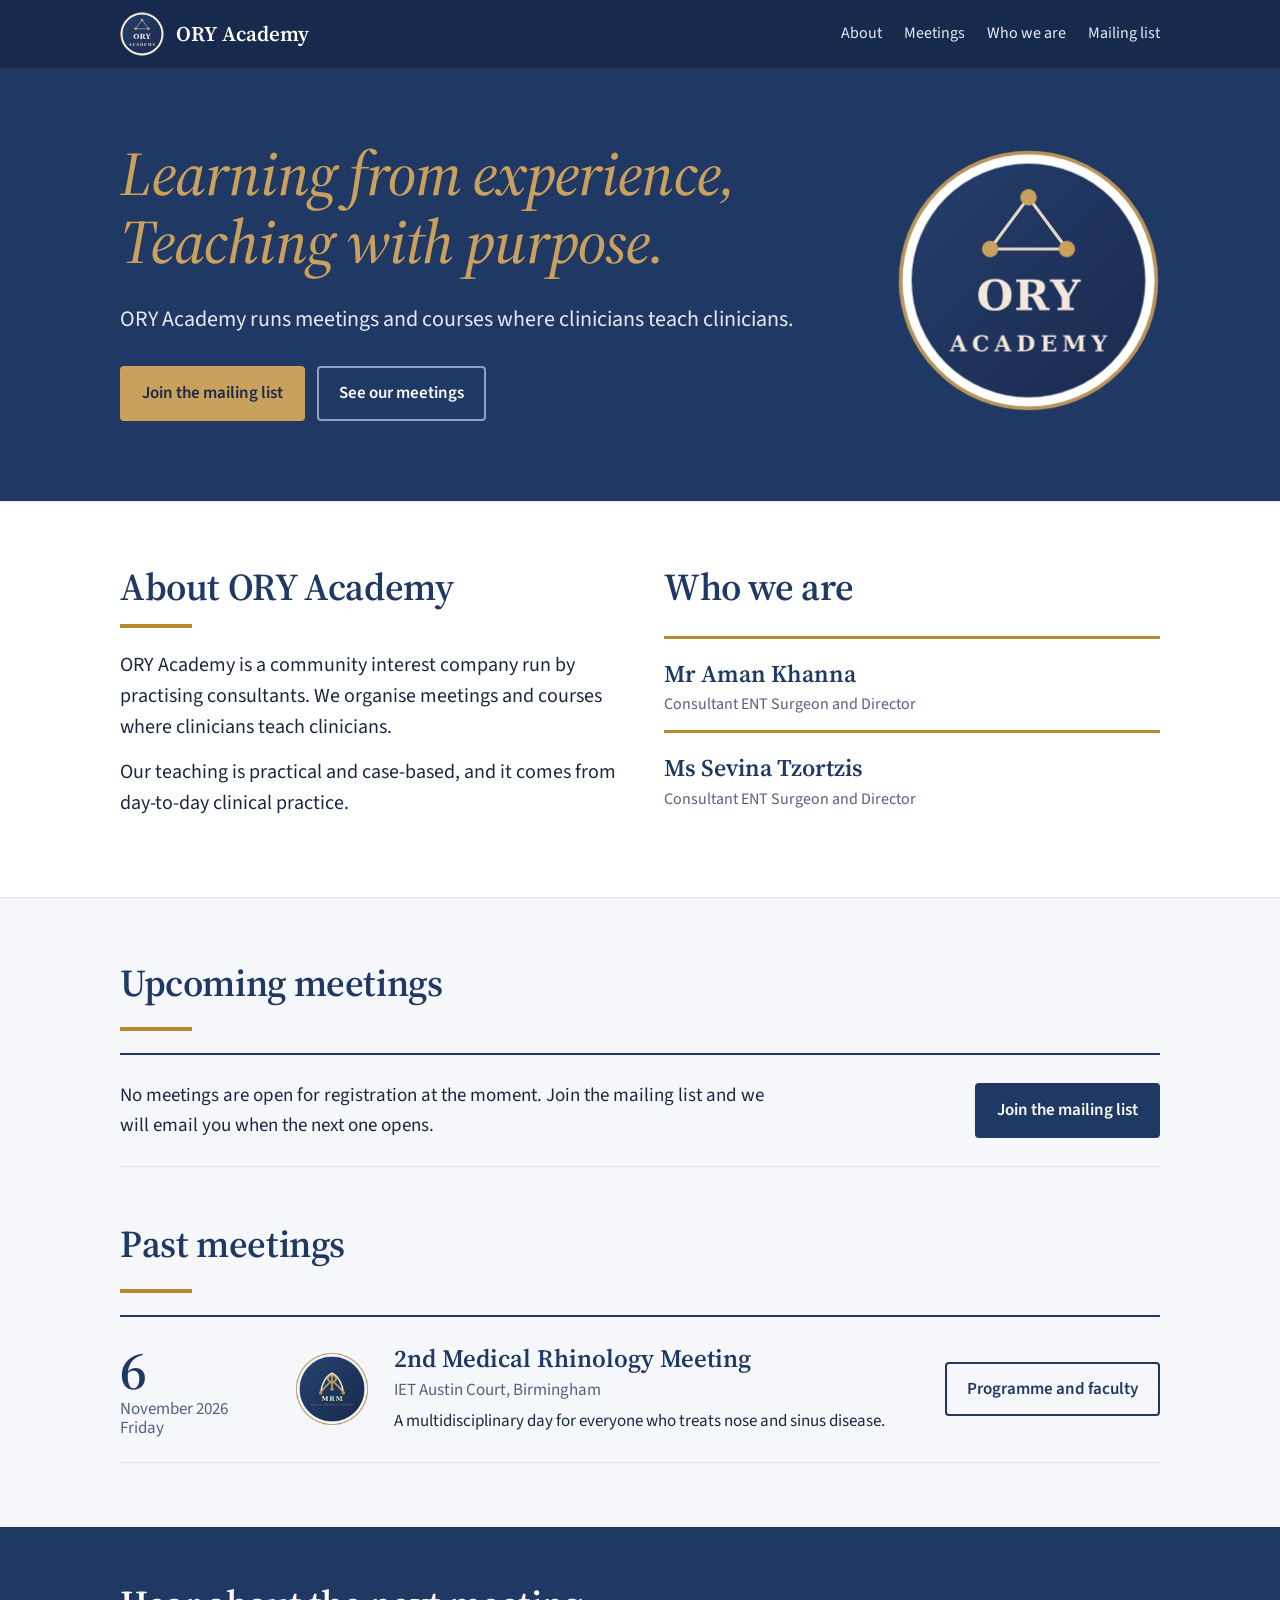
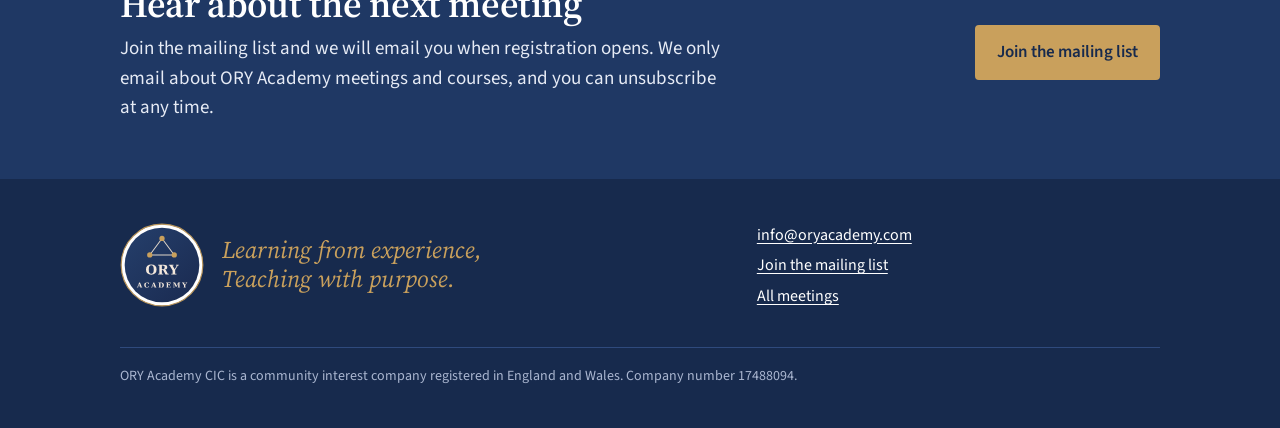
==== index.html @ 41e0a739 "Slow the homepage logo animation by about 45 per cent Co-Authored-By: Claude Sonnet 5.5 <noreply@ant" ====
<!doctype html>
<html lang="en-GB">
<head>
<meta charset="utf-8">
<meta name="viewport" content="width=device-width,initial-scale=1">
<title>ORY Academy | Meetings and courses for clinicians</title>
<meta name="description" content="ORY Academy CIC organises meetings and courses where clinicians teach clinicians, including the Medical Rhinology Meeting in Birmingham.">
<meta property="og:title" content="ORY Academy">
<meta property="og:description" content="Learning from experience, Teaching with purpose. Meetings and courses for clinicians.">
<meta property="og:image" content="https://oryacademy.com/ory-logo.png">
<meta property="og:url" content="https://oryacademy.com/">
<link rel="icon" type="image/svg+xml" href="/ory-logo.svg">
<link rel="alternate icon" type="image/png" href="/ory-logo.png">
<link rel="preconnect" href="https://fonts.googleapis.com">
<link rel="preconnect" href="https://fonts.gstatic.com" crossorigin>
<link href="https://fonts.googleapis.com/css2?family=Source+Sans+3:wght@400;600&family=Source+Serif+4:ital,opsz,wght@0,8..60,600;1,8..60,500&display=swap" rel="stylesheet">
<link rel="stylesheet" href="/site.css?v=88f941f0">
</head>
<body>
<a class="skip" href="#meetings">Skip to meetings</a>
<div class="top"><div class="in">
  <a class="brand" href="/"><img src="/ory-logo.svg" alt="" width="44" height="44">ORY Academy</a>
  <nav class="nav" aria-label="Main"><a href="#about">About</a><a href="#meetings">Meetings</a><a href="#people">Who we are</a><a href="/join/">Mailing list</a></nav>
</div></div>

<header class="hero on-navy"><div class="in">
  <div>
    <h1 class="mission" aria-label="ORY Academy. Learning from experience, Teaching with purpose."><span>Learning from experience,</span><span>Teaching with purpose.</span></h1>
    <p class="lede">ORY Academy runs meetings and courses where clinicians teach clinicians.</p>
    <div class="btns"><a class="btn gold" href="/join/">Join the mailing list</a><a class="btn alt" href="#meetings">See our meetings</a></div>
  </div>
  <svg class="motif" viewBox="24 24 1152 1152" role="img" aria-label="ORY Academy logo"><defs><linearGradient id="orybgh" x1="0" y1="0" x2="1" y2="1"><stop offset="0" stop-color="#253f6b"/><stop offset="1" stop-color="#1a2a50"/></linearGradient></defs><circle class="ringbg" cx="600" cy="600" r="560" fill="#ffffff"/>
<circle class="ring" cx="600" cy="600" r="560" fill="none" stroke="#b8945a" stroke-width="16"/>
<circle class="disc" cx="600" cy="600" r="512" fill="url(#orybgh)"/>
<g class="tri" stroke="#e0d6c8" stroke-width="14" stroke-linecap="round"><line class="edge base" x1="432" y1="462" x2="768" y2="462"/><line class="edge rleg" x1="768" y1="462" x2="600" y2="236"/><line class="edge lleg" x1="432" y1="462" x2="600" y2="236"/></g>
<g class="apex"><circle class="node n1" cx="600" cy="236" r="36" fill="#c9a05c"/></g>
<circle class="node n2" cx="432" cy="462" r="36" fill="#c9a05c"/>
<circle class="node n3" cx="768" cy="462" r="36" fill="#c9a05c"/>
<path class="wm1" fill="#f4e8dc" d="M453.00439453125 721.689453125Q470.2578125 721.689453125 478.65869140625 707.14599609375Q487.0595703125 692.6025390625 487.0595703125 662.70263671875Q487.0595703125 632.71240234375 478.65869140625 618.1689453125Q470.2578125 603.62548828125 453.00439453125 603.62548828125Q435.84130859375 603.62548828125 427.395263671875 618.304443359375Q418.94921875 632.9833984375 418.94921875 662.70263671875Q418.94921875 692.33154296875 427.395263671875 707.010498046875Q435.84130859375 721.689453125 453.00439453125 721.689453125ZM453.00439453125 732.61962890625Q418.94921875 732.61962890625 399.6181640625 714.01123046875Q380.287109375 695.40283203125 380.287109375 662.70263671875Q380.287109375 630.00244140625 399.663330078125 611.348876953125Q419.03955078125 592.6953125 453.00439453125 592.6953125Q487.0595703125 592.6953125 506.390625 611.3037109375Q525.7216796875 629.912109375 525.7216796875 662.70263671875Q525.7216796875 695.40283203125 506.345458984375 714.01123046875Q486.96923828125 732.61962890625 453.00439453125 732.61962890625ZM635.86181640625 664.14794921875Q643.9013671875 665.322265625 649.41162109375 669.4775390625Q654.921875 673.6328125 658.98681640625 681.49169921875L678.67919921875 719.06982421875H692.5V730.0H648.14697265625L626.64794921875 689.26025390625Q620.4150390625 676.61376953125 616.033935546875 673.135986328125Q611.65283203125 669.658203125 603.88427734375 669.658203125H598.3740234375V719.06982421875H615.7177734375V730.0H546.3427734375V719.06982421875H563.59619140625V606.064453125H546.3427734375V595.13427734375H623.3056640625Q646.7919921875 595.13427734375 659.573974609375 604.573974609375Q672.35595703125 614.013671875 672.35595703125 631.357421875Q672.35595703125 645.44921875 663.277587890625 653.624267578125Q654.19921875 661.79931640625 635.86181640625 664.14794921875ZM598.3740234375 658.818359375H610.20751953125Q622.85400390625 658.818359375 629.674072265625 651.953125Q636.494140625 645.087890625 636.494140625 632.35107421875Q636.494140625 619.6142578125 629.674072265625 612.83935546875Q622.85400390625 606.064453125 610.20751953125 606.064453125H598.3740234375ZM727.212890625 730.0V719.06982421875H745.36962890625V674.1748046875L705.26220703125 606.064453125H693.7900390625V595.13427734375H758.4677734375V606.064453125H743.47265625L773.82421875 657.46337890625L803.9951171875 606.064453125H790.53564453125V595.13427734375H829.19775390625V606.064453125H817.7255859375L780.328125 669.4775390625V719.06982421875H798.48486328125V730.0Z"/>
<path class="wm2" fill="#f4e8dc" d="M254.953125 910.0V904.328125H260.671875L287.015625 840.015625H298.21875L324.609375 904.328125H331.265625V910.0H298.5V904.328125H305.34375L299.578125 890.03125H273.28125L267.421875 904.328125H275.765625V910.0ZM275.578125 884.359375H297.28125L286.5 857.59375ZM423.71875 890.03125Q420.953125 900.859375 413.78125 906.109375Q406.609375 911.359375 394.515625 911.359375Q376.796875 911.359375 366.5078125 901.5859375Q356.21875 891.8125 356.21875 875.078125Q356.21875 858.296875 366.5078125 848.5234375Q376.796875 838.75 394.515625 838.75Q400.75 838.75 407.5 840.25Q414.25 841.75 421.796875 844.796875V862.0H415.84375Q414.015625 853.1875 409.1875 848.8046875Q404.359375 844.421875 396.4375 844.421875Q386.21875 844.421875 381.25 851.9453125Q376.28125 859.46875 376.28125 875.078125Q376.28125 890.6875 381.25 898.1875Q386.21875 905.6875 396.53125 905.6875Q403.515625 905.6875 407.9453125 901.796875Q412.375 897.90625 414.390625 890.03125ZM449.84375 910.0V904.328125H455.5625L481.90625 840.015625H493.109375L519.5 904.328125H526.15625V910.0H493.390625V904.328125H500.234375L494.46875 890.03125H468.171875L462.3125 904.328125H470.65625V910.0ZM470.46875 884.359375H492.171875L481.390625 857.59375ZM578.578125 904.328125H585.09375Q596.0625 904.328125 601.1484375 897.296875Q606.234375 890.265625 606.234375 874.9375Q606.234375 859.703125 601.171875 852.6953125Q596.109375 845.6875 585.09375 845.6875H578.578125ZM551.578125 910.0V904.328125H560.53125V845.6875H551.578125V840.015625H587.484375Q606.328125 840.015625 616.3125 849.015625Q626.296875 858.015625 626.296875 874.9375Q626.296875 891.953125 616.2890625 900.9765625Q606.28125 910.0 587.484375 910.0ZM656.828125 910.0V904.328125H665.78125V845.6875H656.828125V840.015625H719.734375V856.515625H713.265625V846.4375H683.828125V868.890625H702.15625V859.984375H708.578125V884.171875H702.15625V875.265625H683.828125V903.578125H714.15625V893.5H720.578125V910.0ZM751.53125 910.0V904.328125H760.4375V845.6875H751.53125V840.015625H780.40625L800.375 884.921875L820.4375 840.015625H849.265625V845.6875H840.3125V904.328125H849.265625V910.0H813.265625V904.328125H822.171875V850.9375L800.46875 899.734375H788.609375L767.0 850.9375V904.328125H775.90625V910.0ZM892.265625 910.0V904.328125H901.6875V881.03125L880.875 845.6875H874.921875V840.015625H908.484375V845.6875H900.703125L916.453125 872.359375L932.109375 845.6875H925.125V840.015625H945.1875V845.6875H939.234375L919.828125 878.59375V904.328125H929.25V910.0Z"/></svg>
</div></header>

<section class="band white" id="about"><div class="in two">
  <div class="prose">
    <h2>About ORY Academy</h2>
    <hr class="rule">
    <p>ORY Academy is a community interest company run by practising consultants. We organise meetings and courses where clinicians teach clinicians.</p><p>Our teaching is practical and case-based, and it comes from day-to-day clinical practice.</p>
  </div>
  <div id="people">
    <h2 style="margin-bottom:26px">Who we are</h2>
    <div class="people directors"><div class="person"><div class="pn">Mr Aman Khanna</div><div class="pr">Consultant ENT Surgeon and Director</div></div><div class="person"><div class="pn">Ms Sevina Tzortzis</div><div class="pr">Consultant ENT Surgeon and Director</div></div></div>
  </div>
</div></section>

<section class="band" id="meetings"><div class="in">
  <h2>Upcoming meetings</h2>
  <hr class="rule">
  <div class="empty"><p>No meetings are open for registration at the moment. Join the mailing list and we will email you when the next one opens.</p><a class="btn" href="/join/">Join the mailing list</a></div>
  <h2 style="margin-top:56px">Past meetings</h2>
  <hr class="rule">
  <ul class="meetings">
  <li class="meeting">
    <div class="when"><span class="d">6</span><span class="m">November 2026<br>Friday</span></div>
    <img src="/mrm-logo.png" alt="" width="76" height="76">
    <div><h3><a href="/mrm2/">2nd Medical Rhinology Meeting</a></h3><p class="where">IET Austin Court, Birmingham</p><p class="sum">A multidisciplinary day for everyone who treats nose and sinus disease.</p></div>
    <div class="btns"><a class="btn alt" href="/mrm2/">Programme and faculty</a></div>
  </li>
  </ul>

</div></section>

<section class="invite on-navy"><div class="in">
  <div>
    <h2>Hear about the next meeting</h2>
    <p>Join the mailing list and we will email you when registration opens. We only email about ORY Academy meetings and courses, and you can unsubscribe at any time.</p>
  </div>
  <a class="btn gold" href="/join/">Join the mailing list</a>
</div></section>

<footer class="foot"><div class="in">
  <div class="sig">
    <img src="/ory-logo.svg" alt="ORY Academy logo" width="84" height="84">
    <p class="line"><span>Learning from experience,</span><span>Teaching with purpose.</span></p>
  </div>
  <ul><li><a href="mailto:info@oryacademy.com">info@oryacademy.com</a></li><li><a href="/join/">Join the mailing list</a></li><li><a href="/">All meetings</a></li></ul>
  <p class="legal">ORY Academy CIC is a community interest company registered in England and Wales. Company number 17488094.</p>
</div></footer>
</body>
</html>
---- site.css ----
/* ORY Academy house style. Navy #1F3864; gold on navy #C9A05C; gold text on light #9A7425; gold rules #B58A2E. */
:root {
  --navy:#1F3864; --navy-deep:#172a4d; --ink:#1b2740; --muted:#566080; --line:#dfe3ec; --paper:#f6f7fa; --white:#fff;
  --gold:#C9A05C; --gold-text:#9A7425; --gold-rule:#B58A2E; --cream:#f4e8dc;
  --serif:"Source Serif 4", Georgia, "Times New Roman", serif;
  --sans:"Source Sans 3", "Segoe UI", Arial, Helvetica, sans-serif;
}
* { box-sizing:border-box; }
html { scroll-behavior:smooth; -webkit-text-size-adjust:100%; }
body { overflow-x:hidden; overflow-wrap:break-word; margin:0; font-family:var(--sans); font-size:18px; line-height:1.55; color:var(--ink); background:var(--paper); }
img, svg { max-width:100%; }
a { color:var(--navy); text-underline-offset:3px; }
a:focus-visible, .btn:focus-visible { outline:3px solid var(--gold); outline-offset:3px; border-radius:3px; }
h1, h2, h3 { font-family:var(--serif); color:var(--navy); line-height:1.15; margin:0; font-weight:600; }
h2 { font-size:clamp(28px, 4vw, 38px); letter-spacing:-0.01em; }
p { margin:0 0 14px; }
.in { max-width:1080px; margin:0 auto; padding-left:20px; padding-right:20px; }
.skip { position:absolute; left:-999px; }
.skip:focus { left:12px; top:12px; background:#fff; padding:8px 12px; z-index:10; }

/* Top bar */
.top { background:var(--navy-deep); }
.top .in { display:flex; align-items:center; justify-content:space-between; gap:16px; padding-top:12px; padding-bottom:12px; }
.brand { display:flex; align-items:center; gap:12px; text-decoration:none; color:#fff; font-family:var(--serif); font-weight:600; font-size:21px; }
.brand img { width:44px; height:44px; display:block; }
.nav { display:flex; flex-wrap:wrap; gap:4px 22px; }
.nav a { color:#e6ebf5; text-decoration:none; font-size:16px; padding:6px 0; border-bottom:2px solid transparent; }
.nav a:hover { border-bottom-color:var(--gold); color:#fff; }

/* Buttons */
.btns { display:flex; flex-wrap:wrap; gap:12px; }
.btn { display:inline-block; font-family:var(--sans); font-weight:600; font-size:17px; text-decoration:none; padding:12px 20px; border-radius:4px; border:2px solid var(--navy); background:var(--navy); color:#fff; }
.btn:hover { background:var(--navy-deep); border-color:var(--navy-deep); }
.btn.alt { background:transparent; color:var(--navy); }
.btn.alt:hover { background:#e9edf5; }
.btn.gold { background:var(--gold); border-color:var(--gold); color:var(--navy-deep); }
.btn.gold:hover { background:#d8b478; border-color:#d8b478; }
.on-navy .btn.alt { color:#fff; border-color:#8fa0c2; }
.on-navy .btn.alt:hover { background:rgba(255,255,255,.08); border-color:#fff; }

/* Home hero: the mission line is the headline, the logo's triangle is the picture */
.hero { background:var(--navy); color:#fff; overflow:hidden; }
.hero .in { display:grid; grid-template-columns:minmax(0,1.7fr) minmax(0,.6fr); gap:32px; align-items:center; padding-top:72px; padding-bottom:80px; }
.mission { font-family:var(--serif); font-style:italic; font-weight:500; color:var(--gold); font-size:clamp(30px, 5.1vw, 62px); line-height:1.1; letter-spacing:-0.015em; margin:0 0 26px; }
.mission span { display:block; white-space:nowrap; }
.hero .lede { font-size:clamp(19px, 2.2vw, 22px); color:#e6ebf5; max-width:34em; margin:0 0 30px; }
.motif { width:100%; max-width:320px; justify-self:center; display:block; }
.motif { --ease:cubic-bezier(.22,1,.36,1); }
.motif .disc, .motif .ringbg { transform-box:fill-box; transform-origin:center; animation:settle .65s var(--ease) both; }
.motif .ring { stroke-dasharray:3519; stroke-dashoffset:3519; transform-box:fill-box; transform-origin:center; transform:rotate(-90deg); animation:ringdraw .8s var(--ease) forwards; }
.motif .node { opacity:0; transform-box:fill-box; transform-origin:center; animation:nodein .46s var(--ease) forwards; }
.motif .node.n2 { animation-delay:.29s; } .motif .node.n3 { animation-delay:.46s; } .motif .node.n1 { animation-delay:.64s; }
.motif .edge { stroke-dasharray:340; stroke-dashoffset:340; animation:linedraw .52s var(--ease) forwards; transition:stroke .43s ease; }
.motif .edge.base { animation-delay:.55s; } .motif .edge.rleg { animation-delay:.7s; } .motif .edge.lleg { animation-delay:.78s; }
.motif .wm1, .motif .wm2 { opacity:0; animation:rise .65s var(--ease) forwards; }
.motif .wm1 { animation-delay:.8s; } .motif .wm2 { animation-delay:.99s; }
.motif .apex { transform-box:fill-box; transform-origin:center; transition:transform .3s var(--ease); }
.motif:hover .apex { transform:scale(1.08); } .motif:hover .edge { stroke:#fff; }
.mission span { opacity:0; animation:risehtml .7s cubic-bezier(.22,1,.36,1) forwards; }
.mission span:nth-child(1) { animation-delay:1.23s; } .mission span:nth-child(2) { animation-delay:1.45s; }
@keyframes settle { from { opacity:0; transform:scale(.97); } to { opacity:1; transform:none; } }
@keyframes ringdraw { to { stroke-dashoffset:0; } }
@keyframes nodein { from { opacity:0; transform:scale(.82); } to { opacity:1; transform:none; } }
@keyframes linedraw { to { stroke-dashoffset:0; } }
@keyframes rise { from { opacity:0; transform:translateY(18px); } to { opacity:1; transform:none; } }
@keyframes risehtml { from { opacity:0; transform:translateY(6px); } to { opacity:1; transform:none; } }
@media (prefers-reduced-motion:reduce) { .motif *, .mission span { animation:none !important; opacity:1 !important; transform:none !important; stroke-dashoffset:0 !important; } .motif .ring { transform:rotate(-90deg) !important; } html { scroll-behavior:auto; } }

/* Sections */
.band { padding:64px 0; }
.band.white { background:var(--white); border-top:1px solid var(--line); border-bottom:1px solid var(--line); }
.band > .in > h2 { margin-bottom:22px; }
.rule { width:72px; height:4px; background:var(--gold-rule); border:0; margin:0 0 22px; }
.prose p { max-width:38em; font-size:20px; }
.two { display:grid; grid-template-columns:minmax(0,1fr) minmax(0,1fr); gap:48px; align-items:start; }

/* Meetings list: date on the left, like a diary */
.meetings { list-style:none; margin:0; padding:0; border-top:2px solid var(--navy); }
.meeting { display:grid; grid-template-columns:150px 76px minmax(0,1fr) auto; gap:24px; align-items:center; padding:24px 0; border-bottom:1px solid var(--line); }
.when { font-family:var(--serif); color:var(--navy); line-height:1.1; }
.when .d { display:block; font-size:54px; font-weight:600; letter-spacing:-0.02em; }
.when .m { display:block; font-size:17px; color:var(--muted); font-family:var(--sans); }
.meeting img { width:76px; height:76px; display:block; }
.meeting h3 { font-size:25px; margin-bottom:4px; }
.meeting h3 a { color:inherit; text-decoration:none; }
.meeting h3 a:hover { text-decoration:underline; }
.meeting .where { color:var(--muted); margin:0 0 4px; font-size:17px; }
.meeting .sum { margin:0; font-size:17px; max-width:34em; }
.empty { border-top:2px solid var(--navy); border-bottom:1px solid var(--line); padding:26px 0; display:flex; flex-wrap:wrap; gap:18px 32px; align-items:center; justify-content:space-between; }
.empty p { margin:0; max-width:34em; font-size:19px; }

/* People */
.people { display:grid; grid-template-columns:repeat(auto-fit,minmax(240px,1fr)); gap:0 32px; }
.person { padding:14px 0; border-top:1px solid var(--line); }
.pn { font-family:var(--serif); font-weight:600; font-size:20px; color:var(--navy); }
.pr { color:var(--muted); font-size:16px; }
.person a { font-size:16px; }
.directors .person { border-top:3px solid var(--gold-rule); padding-top:16px; }
.directors .pn { font-size:24px; }

/* Mailing list invitation */
.invite { background:var(--navy); color:#fff; }
.invite .in { display:flex; flex-wrap:wrap; gap:24px 48px; align-items:center; justify-content:space-between; padding-top:56px; padding-bottom:56px; }
.invite h2 { color:#fff; margin-bottom:8px; }
.invite p { margin:0; color:#e6ebf5; max-width:32em; font-size:19px; }

/* Footer */
.foot { background:var(--navy-deep); color:#cdd5e6; font-size:16px; }
.foot .in { padding-top:44px; padding-bottom:40px; display:grid; grid-template-columns:minmax(0,1.2fr) minmax(0,.8fr); gap:32px; align-items:start; }
.foot .sig { display:flex; gap:18px; align-items:center; }
.foot .sig img { width:84px; height:84px; flex:none; }
.foot .line { font-family:var(--serif); font-style:italic; color:var(--gold); font-size:24px; line-height:1.2; margin:0; }
.foot .line span { display:block; }
.foot a { color:#fff; }
.foot ul { list-style:none; margin:0; padding:0; }
.foot li { margin-bottom:6px; }
.foot .legal { grid-column:1 / -1; border-top:1px solid #2f4a7d; padding-top:18px; margin:0; font-size:14px; color:#aab6d0; }

/* Event page */
.ehero { background:var(--navy); color:#fff; }
.ehero .in { display:grid; grid-template-columns:270px minmax(0,1fr); gap:36px; align-items:center; padding-top:52px; padding-bottom:56px; }
.ehero .badge { width:270px; height:270px; display:block; }
.ehero h1 { color:#fff; font-size:clamp(34px, 5.2vw, 58px); letter-spacing:-0.015em; margin-bottom:10px; }
.ehero .tag { font-family:var(--serif); font-style:italic; color:var(--gold); font-size:clamp(20px, 2.4vw, 25px); margin:0 0 20px; max-width:30em; }
.facts { display:flex; flex-wrap:wrap; gap:6px 30px; margin:0 0 24px; padding:0; list-style:none; font-size:18px; color:#e6ebf5; }
.facts b { color:#fff; }
.took { display:inline-block; background:rgba(201,160,92,.16); border:1px solid var(--gold); color:#f3e3c6; padding:6px 12px; border-radius:4px; font-size:16px; margin:0 0 18px; }
main section { padding:52px 0 0; }
main section:last-child { padding-bottom:64px; }
main h2 { margin-bottom:18px; }
.topics { display:grid; grid-template-columns:repeat(auto-fit,minmax(280px,1fr)); gap:0 40px; }
.topic { padding:16px 0; border-top:1px solid var(--line); }
.topic h3 { font-size:21px; margin-bottom:4px; }
.topic p { margin:0; color:var(--muted); font-size:17px; }
table { width:100%; border-collapse:collapse; background:#fff; border-top:2px solid var(--navy); }
td { padding:13px 14px; border-bottom:1px solid var(--line); vertical-align:top; }
.tm { width:86px; font-family:var(--serif); font-weight:600; color:var(--navy); white-space:nowrap; font-size:19px; }
.st { font-weight:600; }
.sp { color:var(--muted); font-size:16px; margin-top:2px; }
tr.brk td { background:#eef1f7; color:var(--muted); }
tr.brk .st { font-weight:400; font-style:italic; }
.fees td.fee { text-align:right; font-family:var(--serif); font-weight:600; font-size:21px; color:var(--navy); white-space:nowrap; }
.note { color:var(--muted); font-size:16px; margin:14px 0 20px; max-width:44em; }
.logos { display:grid; grid-template-columns:repeat(auto-fit,minmax(170px,1fr)); gap:14px; }
.logos .lg { background:#fff; border:1px solid var(--line); border-radius:6px; padding:14px 18px; display:flex; align-items:center; justify-content:center; height:92px; }
.logos img { max-height:56px; max-width:150px; width:auto; height:auto; }

.stats { display:grid; grid-template-columns:repeat(4,minmax(0,1fr)); gap:0 28px; border-top:2px solid var(--navy); border-bottom:1px solid var(--line); background:#fff; padding:0 22px; }
.stat { padding:22px 0; }
.fig { font-family:var(--serif); font-weight:600; font-size:34px; line-height:1.1; color:var(--navy); letter-spacing:-0.01em; }
.lab { color:var(--muted); font-size:16px; line-height:1.35; margin-top:6px; }
.quotes { display:grid; grid-template-columns:repeat(2,minmax(0,1fr)); gap:26px 44px; margin-top:34px; align-items:start; }
blockquote { margin:0; padding:2px 0 2px 20px; border-left:4px solid var(--gold-rule); }
blockquote p { font-family:var(--serif); font-style:italic; font-size:21px; line-height:1.4; color:var(--navy); margin:0; }
#feedback .note { margin:26px 0 0; }

@media (max-width:820px) {
  .hero .in { grid-template-columns:minmax(0,1fr); padding-top:40px; padding-bottom:56px; text-align:center; }
  .hero .btns { justify-content:center; }
  .hero .lede { margin-left:auto; margin-right:auto; }
  .mission span { white-space:normal; }
  .motif { max-width:210px; justify-self:center; order:-1; }
  .two { grid-template-columns:1fr; gap:36px; }
  .stats { grid-template-columns:repeat(2,minmax(0,1fr)); }
  .quotes { grid-template-columns:minmax(0,1fr); }
  .meeting { grid-template-columns:76px minmax(0,1fr); gap:14px 18px; align-items:start; }
  .meeting .when { grid-column:1 / -1; display:flex; align-items:baseline; gap:10px; }
  .when .d { font-size:40px; }
  .meeting .btns { grid-column:1 / -1; }
  .foot .in { grid-template-columns:1fr; }
  .ehero .in { grid-template-columns:minmax(0,1fr); gap:22px; padding-top:36px; padding-bottom:40px; }
  .ehero .badge { width:min(270px, 72vw); height:auto; margin:0 auto; }
  .ehero .in { text-align:center; }
  .ehero .tag { margin-left:auto; margin-right:auto; }
  .ehero .facts, .ehero .btns { justify-content:center; }
  .band { padding:48px 0; }
}
@media (max-width:520px) {
  body { font-size:17px; }
  .nav { display:none; }
  .meeting { grid-template-columns:1fr; }
  .meeting img { display:none; }
  .tm { width:66px; }
  .stats { padding:0 16px; gap:0 18px; }
  .fig { font-size:27px; }
  td { padding:11px 10px; }
  .foot .sig img { width:64px; height:64px; }
  .foot .line { font-size:21px; }
}

h2 + .rule { margin-top:14px; }

.posts { list-style:none; margin:0; padding:0; display:flex; flex-wrap:wrap; gap:12px; }
.posts-by { max-width:38em; }

main, main section, .in > div { min-width:0; }
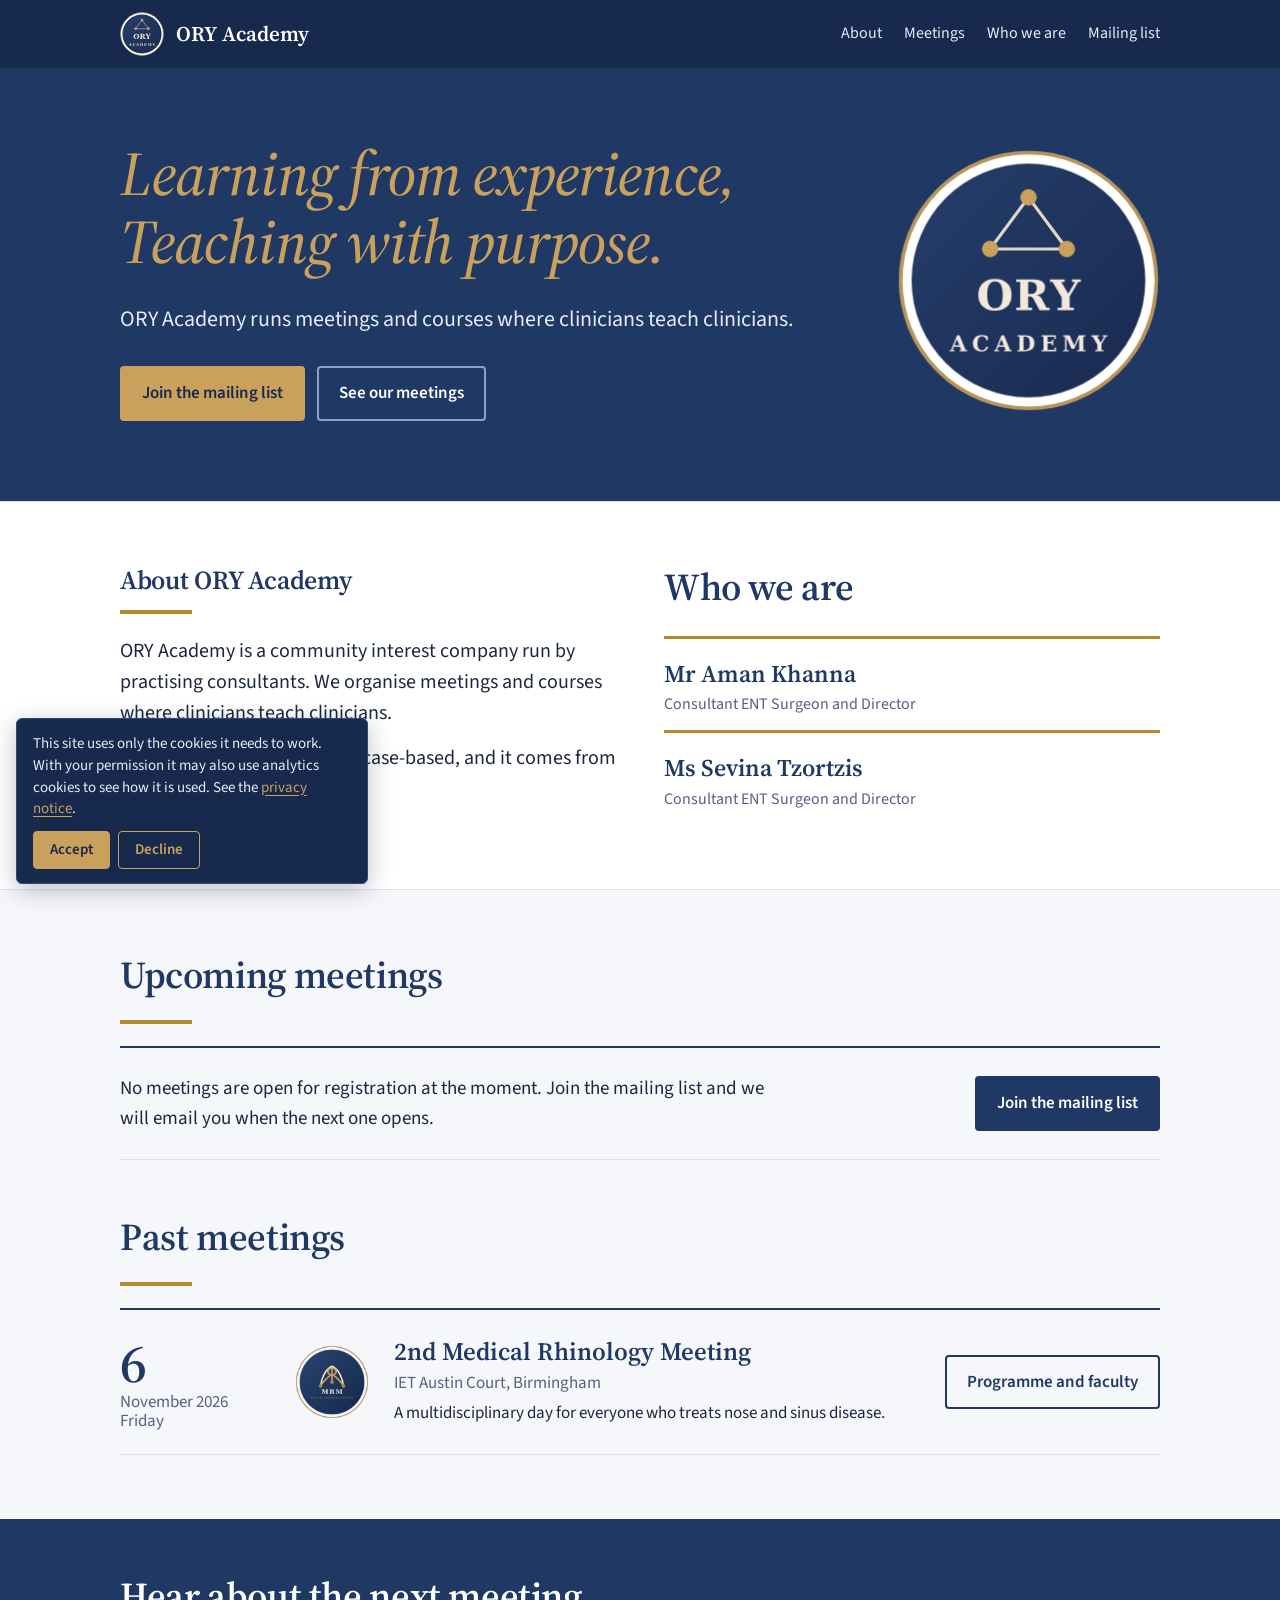
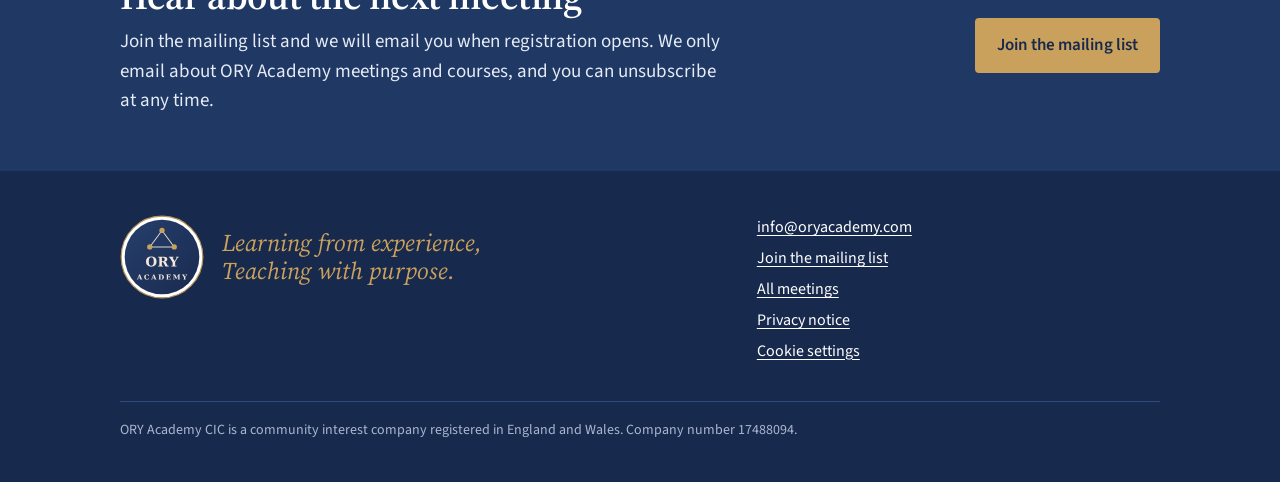
==== commit 3e9a66dc: "Add a quiet cookie notice and a privacy notice page Co-Authored-By: Claude Sonnet 5.5 <noreply@anthr" ====
--- a/index.html
+++ b/index.html
@@ -14,25 +14,25 @@
 <link rel="preconnect" href="https://fonts.googleapis.com">
 <link rel="preconnect" href="https://fonts.gstatic.com" crossorigin>
 <link href="https://fonts.googleapis.com/css2?family=Source+Sans+3:wght@400;600&family=Source+Serif+4:ital,opsz,wght@0,8..60,600;1,8..60,500&display=swap" rel="stylesheet">
-<link rel="stylesheet" href="/site.css?v=88f941f0">
+<link rel="stylesheet" href="/site.css?v=e18e29e7">
 </head>
 <body>
 <a class="skip" href="#meetings">Skip to meetings</a>
 <div class="top"><div class="in">
   <a class="brand" href="/"><img src="/ory-logo.svg" alt="" width="44" height="44">ORY Academy</a>
-  <nav class="nav" aria-label="Main"><a href="#about">About</a><a href="#meetings">Meetings</a><a href="#people">Who we are</a><a href="/join/">Mailing list</a></nav>
+  <nav class="nav" aria-label="Main"><a href="#about">About</a><a href="#meetings">Meetings</a><a href="#people">Who we are</a><a href="/join/" target="_blank" rel="noopener">Mailing list</a></nav>
 </div></div>
 
 <header class="hero on-navy"><div class="in">
   <div>
     <h1 class="mission" aria-label="ORY Academy. Learning from experience, Teaching with purpose."><span>Learning from experience,</span><span>Teaching with purpose.</span></h1>
     <p class="lede">ORY Academy runs meetings and courses where clinicians teach clinicians.</p>
-    <div class="btns"><a class="btn gold" href="/join/">Join the mailing list</a><a class="btn alt" href="#meetings">See our meetings</a></div>
+    <div class="btns"><a class="btn gold" href="/join/" target="_blank" rel="noopener">Join the mailing list</a><a class="btn alt" href="#meetings">See our meetings</a></div>
   </div>
   <svg class="motif" viewBox="24 24 1152 1152" role="img" aria-label="ORY Academy logo"><defs><linearGradient id="orybgh" x1="0" y1="0" x2="1" y2="1"><stop offset="0" stop-color="#253f6b"/><stop offset="1" stop-color="#1a2a50"/></linearGradient></defs><circle class="ringbg" cx="600" cy="600" r="560" fill="#ffffff"/>
 <circle class="ring" cx="600" cy="600" r="560" fill="none" stroke="#b8945a" stroke-width="16"/>
 <circle class="disc" cx="600" cy="600" r="512" fill="url(#orybgh)"/>
-<g class="tri" stroke="#e0d6c8" stroke-width="14" stroke-linecap="round"><line class="edge base" x1="432" y1="462" x2="768" y2="462"/><line class="edge rleg" x1="768" y1="462" x2="600" y2="236"/><line class="edge lleg" x1="432" y1="462" x2="600" y2="236"/></g>
+<g class="tri" stroke="#e0d6c8" stroke-width="14" stroke-linecap="round"><line class="edge base" x1="432" y1="462" x2="768" y2="462"/><line class="edge rleg" x1="768" y1="462" x2="600" y2="236"/><line class="edge lleg" x1="600" y1="236" x2="432" y2="462"/></g>
 <g class="apex"><circle class="node n1" cx="600" cy="236" r="36" fill="#c9a05c"/></g>
 <circle class="node n2" cx="432" cy="462" r="36" fill="#c9a05c"/>
 <circle class="node n3" cx="768" cy="462" r="36" fill="#c9a05c"/>
@@ -55,7 +55,7 @@
 <section class="band" id="meetings"><div class="in">
   <h2>Upcoming meetings</h2>
   <hr class="rule">
-  <div class="empty"><p>No meetings are open for registration at the moment. Join the mailing list and we will email you when the next one opens.</p><a class="btn" href="/join/">Join the mailing list</a></div>
+  <div class="empty"><p>No meetings are open for registration at the moment. Join the mailing list and we will email you when the next one opens.</p><a class="btn" href="/join/" target="_blank" rel="noopener">Join the mailing list</a></div>
   <h2 style="margin-top:56px">Past meetings</h2>
   <hr class="rule">
   <ul class="meetings">
@@ -74,7 +74,7 @@
     <h2>Hear about the next meeting</h2>
     <p>Join the mailing list and we will email you when registration opens. We only email about ORY Academy meetings and courses, and you can unsubscribe at any time.</p>
   </div>
-  <a class="btn gold" href="/join/">Join the mailing list</a>
+  <a class="btn gold" href="/join/" target="_blank" rel="noopener">Join the mailing list</a>
 </div></section>
 
 <footer class="foot"><div class="in">
@@ -82,8 +82,16 @@
     <img src="/ory-logo.svg" alt="ORY Academy logo" width="84" height="84">
     <p class="line"><span>Learning from experience,</span><span>Teaching with purpose.</span></p>
   </div>
-  <ul><li><a href="mailto:info@oryacademy.com">info@oryacademy.com</a></li><li><a href="/join/">Join the mailing list</a></li><li><a href="/">All meetings</a></li></ul>
+  <ul><li><a href="mailto:info@oryacademy.com">info@oryacademy.com</a></li><li><a href="/join/" target="_blank" rel="noopener">Join the mailing list</a></li><li><a href="/">All meetings</a></li><li><a href="/privacy/">Privacy notice</a></li><li><a href="/privacy/#cookies" data-cookie-settings>Cookie settings</a></li></ul>
   <p class="legal">ORY Academy CIC is a community interest company registered in England and Wales. Company number 17488094.</p>
 </div></footer>
+<div class="cookie-bar" id="cookieBar" role="region" aria-label="Cookies" hidden>
+  <p>This site uses only the cookies it needs to work. With your permission it may also use analytics cookies to see how it is used. See the <a href="/privacy/#cookies">privacy notice</a>.</p>
+  <div class="cookie-actions">
+    <button type="button" class="cookie-btn cookie-accept" data-choice="accepted">Accept</button>
+    <button type="button" class="cookie-btn cookie-decline" data-choice="declined">Decline</button>
+  </div>
+</div>
+<script src="/site.js?v=15866b34"></script>
 </body>
 </html>
--- a/site.css
+++ b/site.css
@@ -46,18 +46,23 @@
 .hero .lede { font-size:clamp(19px, 2.2vw, 22px); color:#e6ebf5; max-width:34em; margin:0 0 30px; }
 .motif { width:100%; max-width:320px; justify-self:center; display:block; }
 .motif { --ease:cubic-bezier(.22,1,.36,1); }
-.motif .disc, .motif .ringbg { transform-box:fill-box; transform-origin:center; animation:settle .65s var(--ease) both; }
-.motif .ring { stroke-dasharray:3519; stroke-dashoffset:3519; transform-box:fill-box; transform-origin:center; transform:rotate(-90deg); animation:ringdraw .8s var(--ease) forwards; }
-.motif .node { opacity:0; transform-box:fill-box; transform-origin:center; animation:nodein .46s var(--ease) forwards; }
-.motif .node.n2 { animation-delay:.29s; } .motif .node.n3 { animation-delay:.46s; } .motif .node.n1 { animation-delay:.64s; }
-.motif .edge { stroke-dasharray:340; stroke-dashoffset:340; animation:linedraw .52s var(--ease) forwards; transition:stroke .43s ease; }
-.motif .edge.base { animation-delay:.55s; } .motif .edge.rleg { animation-delay:.7s; } .motif .edge.lleg { animation-delay:.78s; }
+.motif .disc, .motif .ringbg { transform-box:fill-box; transform-origin:center; animation:settle .65s var(--ease) var(--o,0s) both; }
+.motif .ring { stroke-dasharray:3519; stroke-dashoffset:3519; transform-box:fill-box; transform-origin:center; transform:rotate(-90deg); animation:ringdraw 1.7s cubic-bezier(.45,.05,.25,1) var(--o,0s) forwards; }
+.motif .node { opacity:0; transform-box:fill-box; transform-origin:center; animation:nodein .4s var(--ease) forwards; }
+.motif .node.n1 { animation-delay:calc(var(--o,0s) + .95s); } .motif .node.n2 { animation-delay:calc(var(--o,0s) + 1.5s); } .motif .node.n3 { animation-delay:calc(var(--o,0s) + 2.05s); }
+.motif .edge { stroke-dasharray:340; stroke-dashoffset:340; animation:linedraw .55s ease-out forwards; transition:stroke .43s ease; }
+.motif .edge.lleg { animation-delay:calc(var(--o,0s) + 1.05s); } .motif .edge.base { animation-delay:calc(var(--o,0s) + 1.6s); } .motif .edge.rleg { animation-delay:calc(var(--o,0s) + 2.15s); }
 .motif .wm1, .motif .wm2 { opacity:0; animation:rise .65s var(--ease) forwards; }
-.motif .wm1 { animation-delay:.8s; } .motif .wm2 { animation-delay:.99s; }
+.motif .wm1 { animation-delay:calc(var(--o,0s) + .6s); } .motif .wm2 { animation-delay:calc(var(--o,0s) + .85s); }
 .motif .apex { transform-box:fill-box; transform-origin:center; transition:transform .3s var(--ease); }
 .motif:hover .apex { transform:scale(1.08); } .motif:hover .edge { stroke:#fff; }
 .mission span { opacity:0; animation:risehtml .7s cubic-bezier(.22,1,.36,1) forwards; }
-.mission span:nth-child(1) { animation-delay:1.23s; } .mission span:nth-child(2) { animation-delay:1.45s; }
+.mission span:nth-child(1) { animation-delay:2.9s; } .mission span:nth-child(2) { animation-delay:3.15s; }
+/* Wide screens: the headline is on the left, so it writes first and the logo builds after it */
+@media (min-width:821px) {
+  .motif { --o:.7s; }
+  .mission span:nth-child(1) { animation-delay:.15s; } .mission span:nth-child(2) { animation-delay:.4s; }
+}
 @keyframes settle { from { opacity:0; transform:scale(.97); } to { opacity:1; transform:none; } }
 @keyframes ringdraw { to { stroke-dashoffset:0; } }
 @keyframes nodein { from { opacity:0; transform:scale(.82); } to { opacity:1; transform:none; } }
@@ -194,3 +199,18 @@
 .posts-by { max-width:38em; }
 
 main, main section, .in > div { min-width:0; }
+
+/* Cookie notice: small, quiet card in the corner */
+.cookie-bar { position:fixed; z-index:60; left:max(16px, env(safe-area-inset-left, 0px)); bottom:max(16px, env(safe-area-inset-bottom, 0px)); width:min(22rem, calc(100vw - 32px)); background:var(--navy-deep); color:#e6ebf5; border:1px solid #2f4a7d; border-radius:6px; padding:14px 16px; box-shadow:0 6px 24px rgba(13,28,51,.28); font-size:15px; line-height:1.45; display:grid; gap:11px; }
+.cookie-bar[hidden] { display:none; }
+.cookie-bar p { margin:0; }
+.cookie-bar a { color:var(--gold); }
+.cookie-actions { display:flex; gap:8px; }
+.cookie-btn { font:inherit; font-weight:600; font-size:15px; padding:6px 16px; border-radius:4px; border:1px solid var(--gold); cursor:pointer; min-height:38px; }
+.cookie-accept { background:var(--gold); color:var(--navy-deep); }
+.cookie-decline { background:transparent; color:var(--gold); }
+.cookie-btn:focus-visible { outline:2px solid #fff; outline-offset:2px; }
+@media (max-width:520px) { .cookie-bar { right:max(16px, env(safe-area-inset-right, 0px)); width:auto; } }
+.prose h2 { margin:34px 0 10px; font-size:26px; }
+.prose h2:first-of-type { margin-top:0; }
+.foot .legal a { color:#fff; }
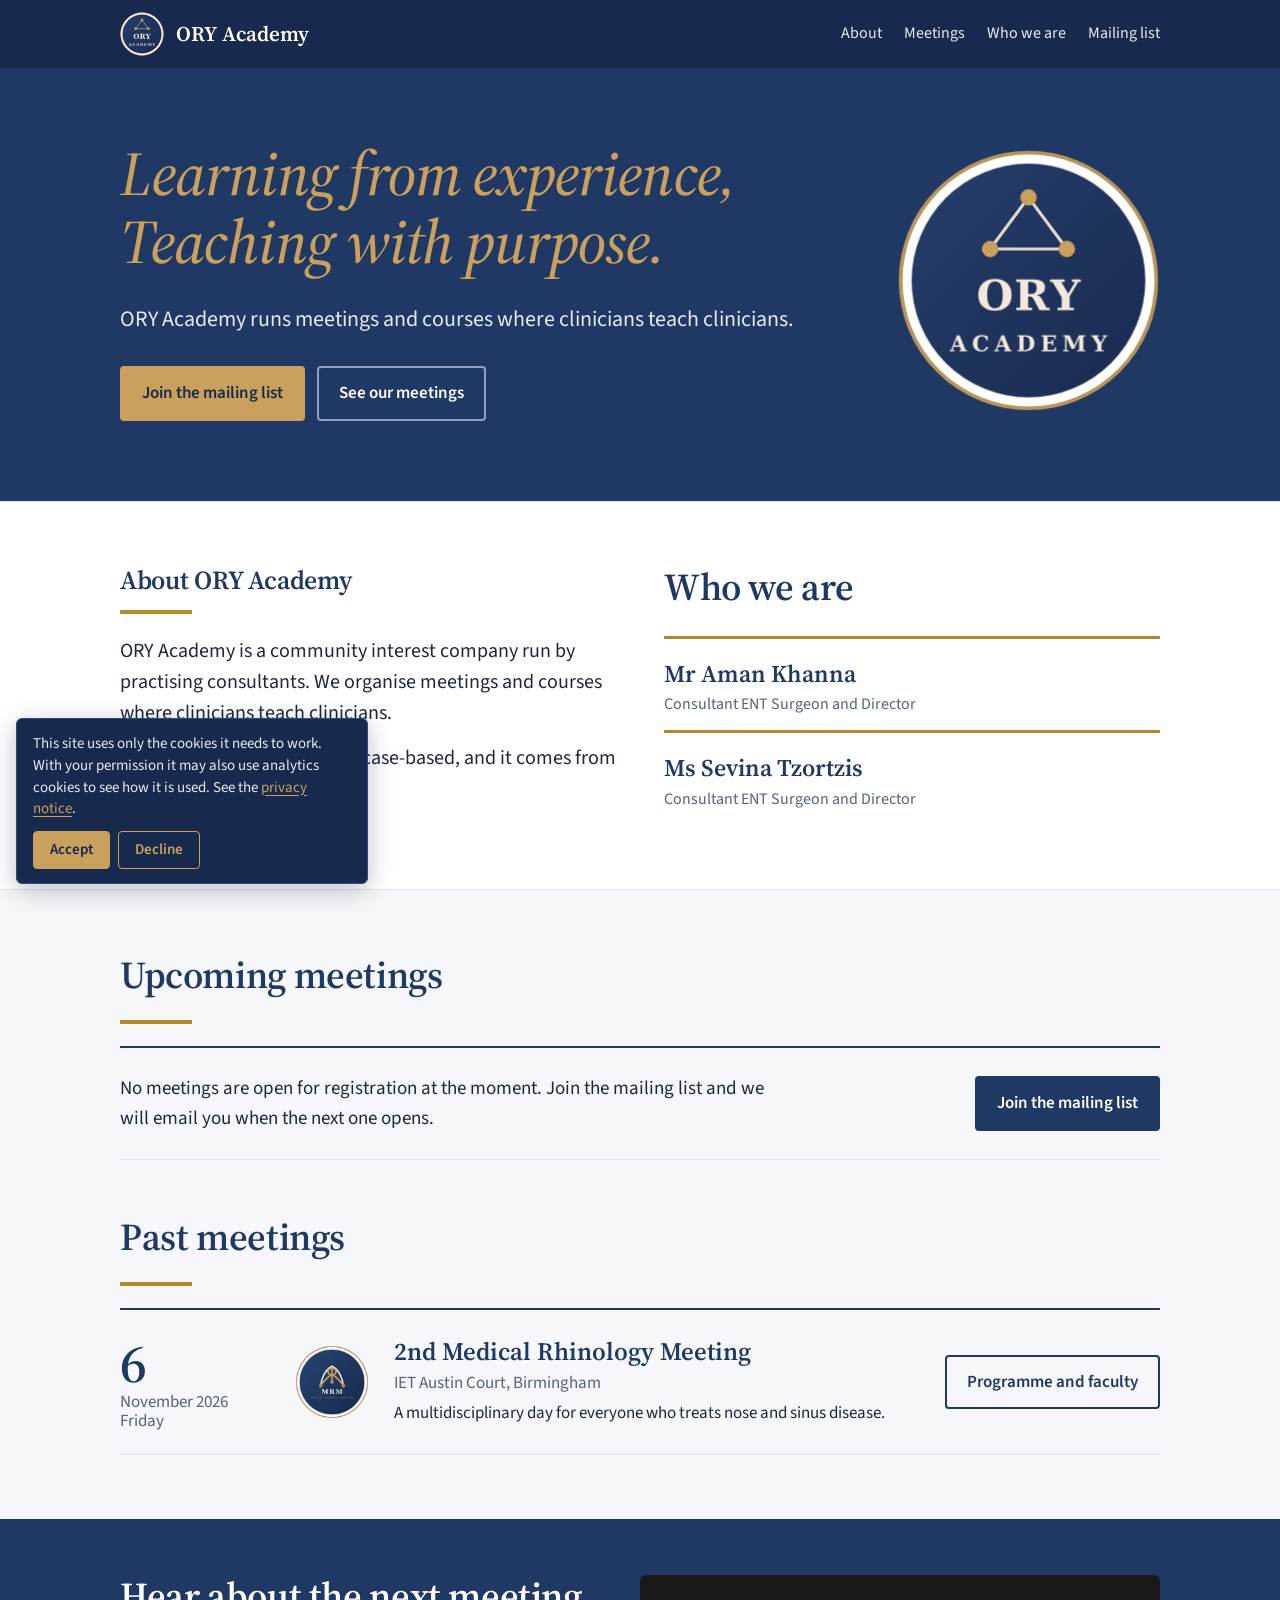
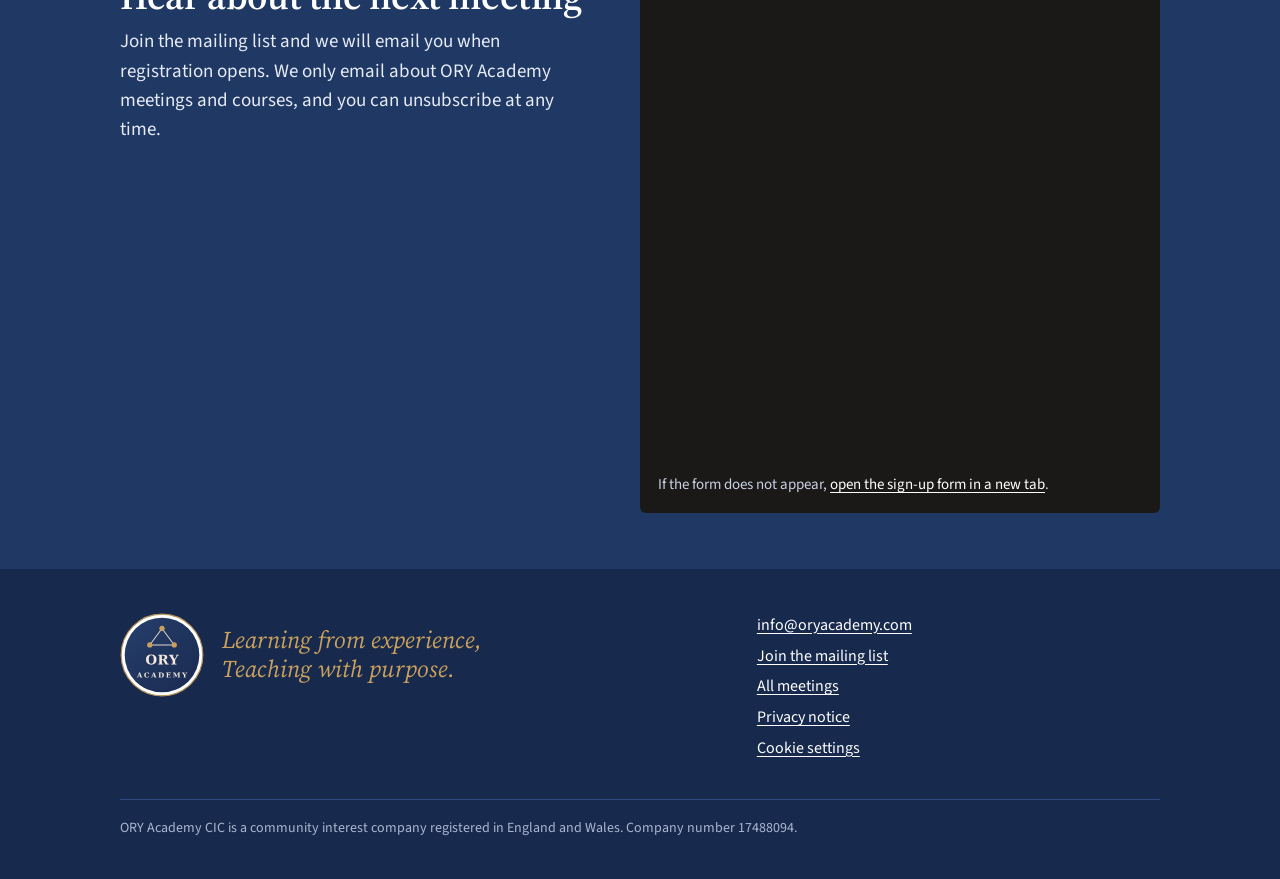
==== commit 75a67c98: "Embed the mailing list form on the home page and the 2nd MRM page Co-Authored-By: Claude Sonnet 5.5 " ====
--- a/index.html
+++ b/index.html
@@ -14,20 +14,20 @@
 <link rel="preconnect" href="https://fonts.googleapis.com">
 <link rel="preconnect" href="https://fonts.gstatic.com" crossorigin>
 <link href="https://fonts.googleapis.com/css2?family=Source+Sans+3:wght@400;600&family=Source+Serif+4:ital,opsz,wght@0,8..60,600;1,8..60,500&display=swap" rel="stylesheet">
-<link rel="stylesheet" href="/site.css?v=e18e29e7">
+<link rel="stylesheet" href="/site.css?v=174958ee">
 </head>
 <body>
 <a class="skip" href="#meetings">Skip to meetings</a>
 <div class="top"><div class="in">
   <a class="brand" href="/"><img src="/ory-logo.svg" alt="" width="44" height="44">ORY Academy</a>
-  <nav class="nav" aria-label="Main"><a href="#about">About</a><a href="#meetings">Meetings</a><a href="#people">Who we are</a><a href="/join/" target="_blank" rel="noopener">Mailing list</a></nav>
+  <nav class="nav" aria-label="Main"><a href="#about">About</a><a href="#meetings">Meetings</a><a href="#people">Who we are</a><a href="#join">Mailing list</a></nav>
 </div></div>
 
 <header class="hero on-navy"><div class="in">
   <div>
     <h1 class="mission" aria-label="ORY Academy. Learning from experience, Teaching with purpose."><span>Learning from experience,</span><span>Teaching with purpose.</span></h1>
     <p class="lede">ORY Academy runs meetings and courses where clinicians teach clinicians.</p>
-    <div class="btns"><a class="btn gold" href="/join/" target="_blank" rel="noopener">Join the mailing list</a><a class="btn alt" href="#meetings">See our meetings</a></div>
+    <div class="btns"><a class="btn gold" href="#join">Join the mailing list</a><a class="btn alt" href="#meetings">See our meetings</a></div>
   </div>
   <svg class="motif" viewBox="24 24 1152 1152" role="img" aria-label="ORY Academy logo"><defs><linearGradient id="orybgh" x1="0" y1="0" x2="1" y2="1"><stop offset="0" stop-color="#253f6b"/><stop offset="1" stop-color="#1a2a50"/></linearGradient></defs><circle class="ringbg" cx="600" cy="600" r="560" fill="#ffffff"/>
 <circle class="ring" cx="600" cy="600" r="560" fill="none" stroke="#b8945a" stroke-width="16"/>
@@ -55,7 +55,7 @@
 <section class="band" id="meetings"><div class="in">
   <h2>Upcoming meetings</h2>
   <hr class="rule">
-  <div class="empty"><p>No meetings are open for registration at the moment. Join the mailing list and we will email you when the next one opens.</p><a class="btn" href="/join/" target="_blank" rel="noopener">Join the mailing list</a></div>
+  <div class="empty"><p>No meetings are open for registration at the moment. Join the mailing list and we will email you when the next one opens.</p><a class="btn" href="#join">Join the mailing list</a></div>
   <h2 style="margin-top:56px">Past meetings</h2>
   <hr class="rule">
   <ul class="meetings">
@@ -69,20 +69,24 @@
 
 </div></section>
 
-<section class="invite on-navy"><div class="in">
-  <div>
+<section class="invite signup on-navy" id="join"><div class="in">
+  <div class="pitch">
     <h2>Hear about the next meeting</h2>
     <p>Join the mailing list and we will email you when registration opens. We only email about ORY Academy meetings and courses, and you can unsubscribe at any time.</p>
   </div>
-  <a class="btn gold" href="/join/" target="_blank" rel="noopener">Join the mailing list</a>
+  <div class="formbox">
+    <iframe data-tally-src="https://tally.so/embed/YjPQ0z?alignLeft=1&hideTitle=1&transparentBackground=1&dynamicHeight=1" loading="lazy" width="100%" height="480" frameborder="0" marginheight="0" marginwidth="0" title="Join the ORY Academy mailing list"></iframe>
+    <p class="fallback">If the form does not appear, <a href="https://tally.so/r/YjPQ0z" target="_blank" rel="noopener">open the sign-up form in a new tab</a>.</p>
+  </div>
 </div></section>
+<script async src="https://tally.so/widgets/embed.js"></script>
 
 <footer class="foot"><div class="in">
   <div class="sig">
     <img src="/ory-logo.svg" alt="ORY Academy logo" width="84" height="84">
     <p class="line"><span>Learning from experience,</span><span>Teaching with purpose.</span></p>
   </div>
-  <ul><li><a href="mailto:info@oryacademy.com">info@oryacademy.com</a></li><li><a href="/join/" target="_blank" rel="noopener">Join the mailing list</a></li><li><a href="/">All meetings</a></li><li><a href="/privacy/">Privacy notice</a></li><li><a href="/privacy/#cookies" data-cookie-settings>Cookie settings</a></li></ul>
+  <ul><li><a href="mailto:info@oryacademy.com">info@oryacademy.com</a></li><li><a href="/#join">Join the mailing list</a></li><li><a href="/">All meetings</a></li><li><a href="/privacy/">Privacy notice</a></li><li><a href="/privacy/#cookies" data-cookie-settings>Cookie settings</a></li></ul>
   <p class="legal">ORY Academy CIC is a community interest company registered in England and Wales. Company number 17488094.</p>
 </div></footer>
 <div class="cookie-bar" id="cookieBar" role="region" aria-label="Cookies" hidden>
--- a/site.css
+++ b/site.css
@@ -214,3 +214,12 @@
 .prose h2 { margin:34px 0 10px; font-size:26px; }
 .prose h2:first-of-type { margin-top:0; }
 .foot .legal a { color:#fff; }
+
+/* Mailing list sign-up band */
+.invite.signup .in { align-items:flex-start; }
+.invite.signup .pitch { flex:1 1 280px; max-width:30em; }
+.invite.signup .formbox { flex:1 1 360px; max-width:520px; min-width:0; background:#1a1917; border-radius:6px; padding:12px 18px 6px; }
+.invite.signup iframe { display:block; width:100%; min-height:480px; border:0; }
+.invite.signup .fallback { font-size:15px; color:#c9d1e3; margin:6px 0 10px; }
+.invite.signup .fallback a { color:#fff; }
+@media (max-width:640px) { .invite.signup .formbox { flex-basis:100%; padding:8px 10px 4px; } }
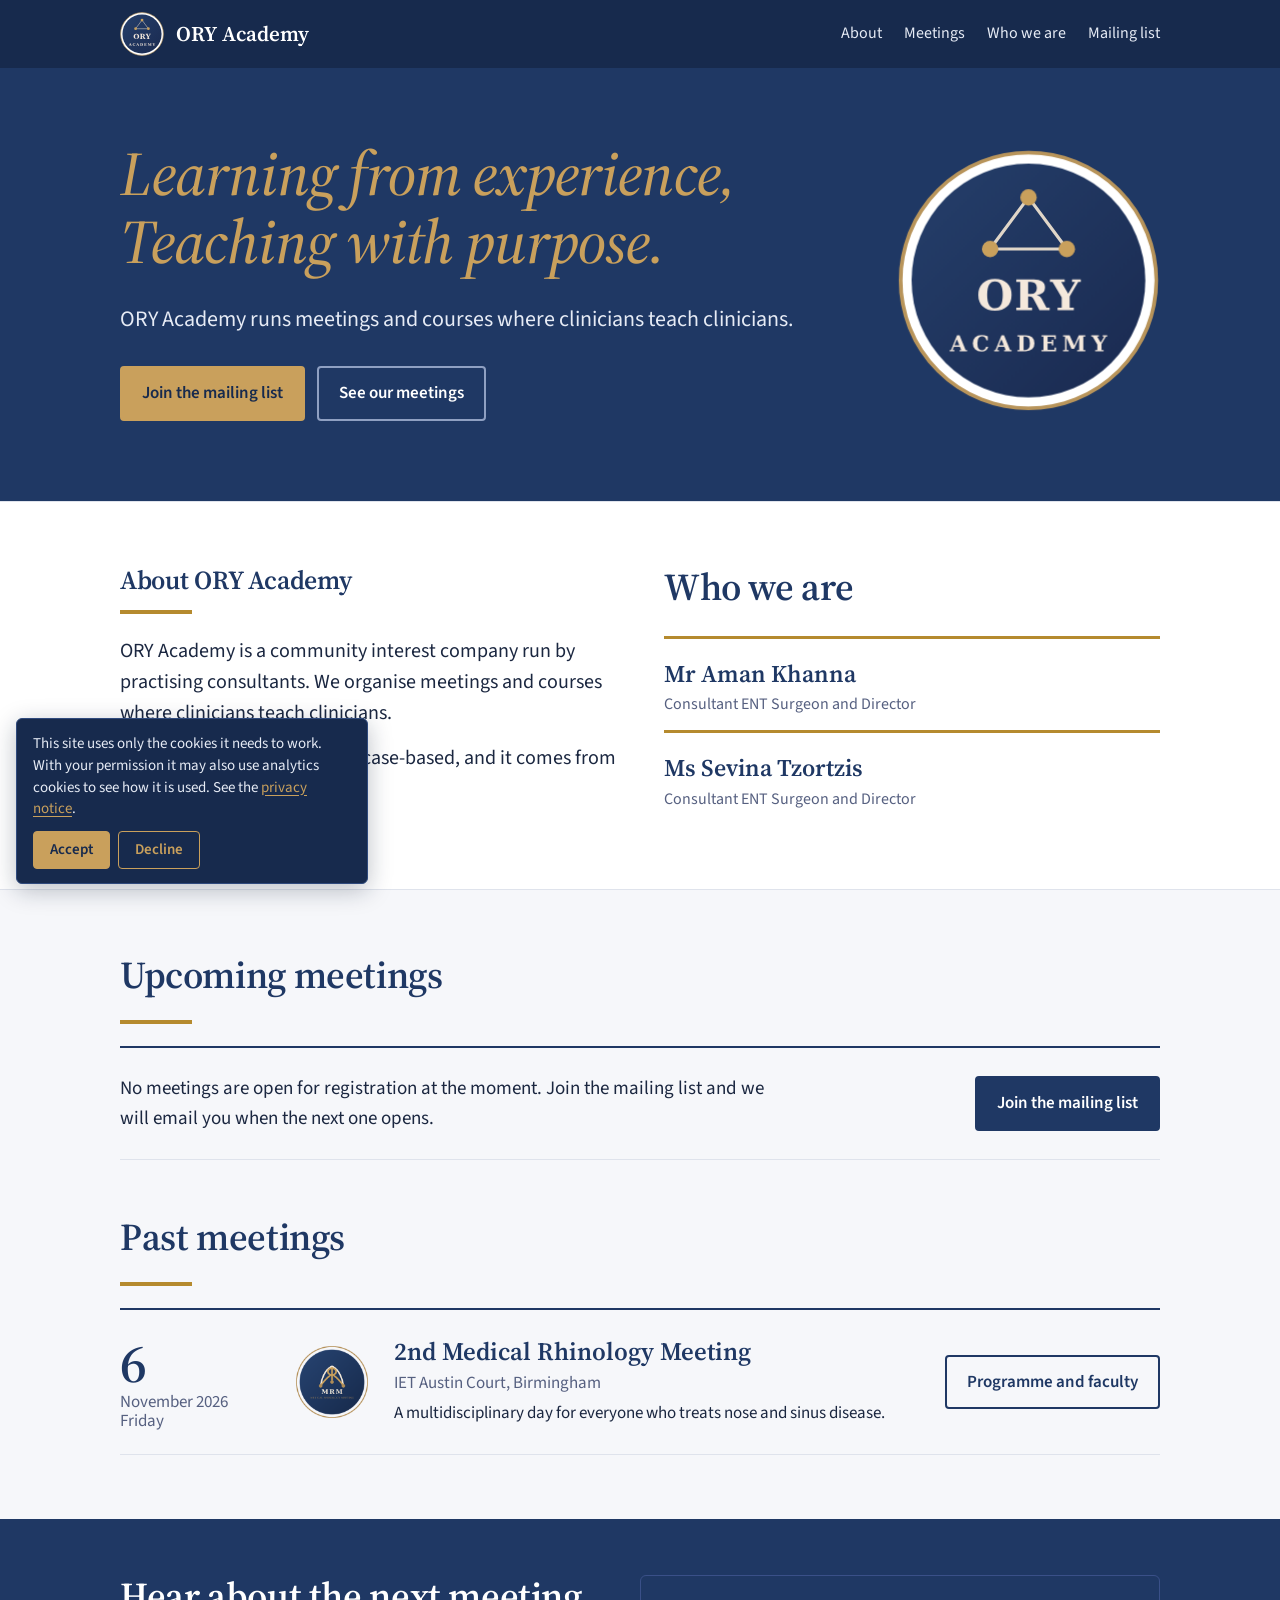
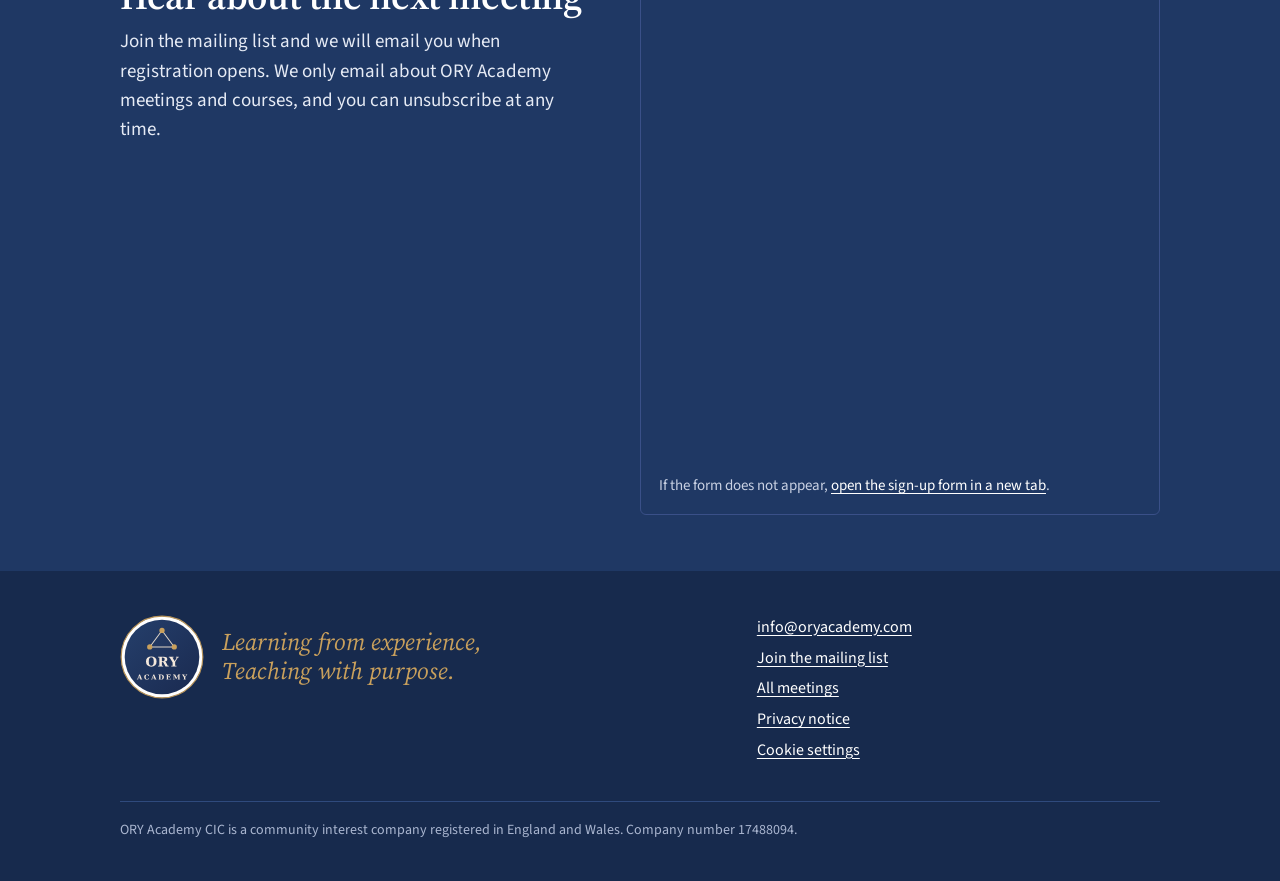
==== commit cd5174af: "Match the sign-up panel background to the site navy Co-Authored-By: Claude Sonnet 5.5 <noreply@anthr" ====
--- a/index.html
+++ b/index.html
@@ -14,7 +14,7 @@
 <link rel="preconnect" href="https://fonts.googleapis.com">
 <link rel="preconnect" href="https://fonts.gstatic.com" crossorigin>
 <link href="https://fonts.googleapis.com/css2?family=Source+Sans+3:wght@400;600&family=Source+Serif+4:ital,opsz,wght@0,8..60,600;1,8..60,500&display=swap" rel="stylesheet">
-<link rel="stylesheet" href="/site.css?v=174958ee">
+<link rel="stylesheet" href="/site.css?v=98d66cc8">
 </head>
 <body>
 <a class="skip" href="#meetings">Skip to meetings</a>
--- a/site.css
+++ b/site.css
@@ -218,7 +218,7 @@
 /* Mailing list sign-up band */
 .invite.signup .in { align-items:flex-start; }
 .invite.signup .pitch { flex:1 1 280px; max-width:30em; }
-.invite.signup .formbox { flex:1 1 360px; max-width:520px; min-width:0; background:#1a1917; border-radius:6px; padding:12px 18px 6px; }
+.invite.signup .formbox { flex:1 1 360px; max-width:520px; min-width:0; background:var(--navy); border:1px solid #3a5088; border-radius:6px; padding:12px 18px 6px; }
 .invite.signup iframe { display:block; width:100%; min-height:480px; border:0; }
 .invite.signup .fallback { font-size:15px; color:#c9d1e3; margin:6px 0 10px; }
 .invite.signup .fallback a { color:#fff; }
